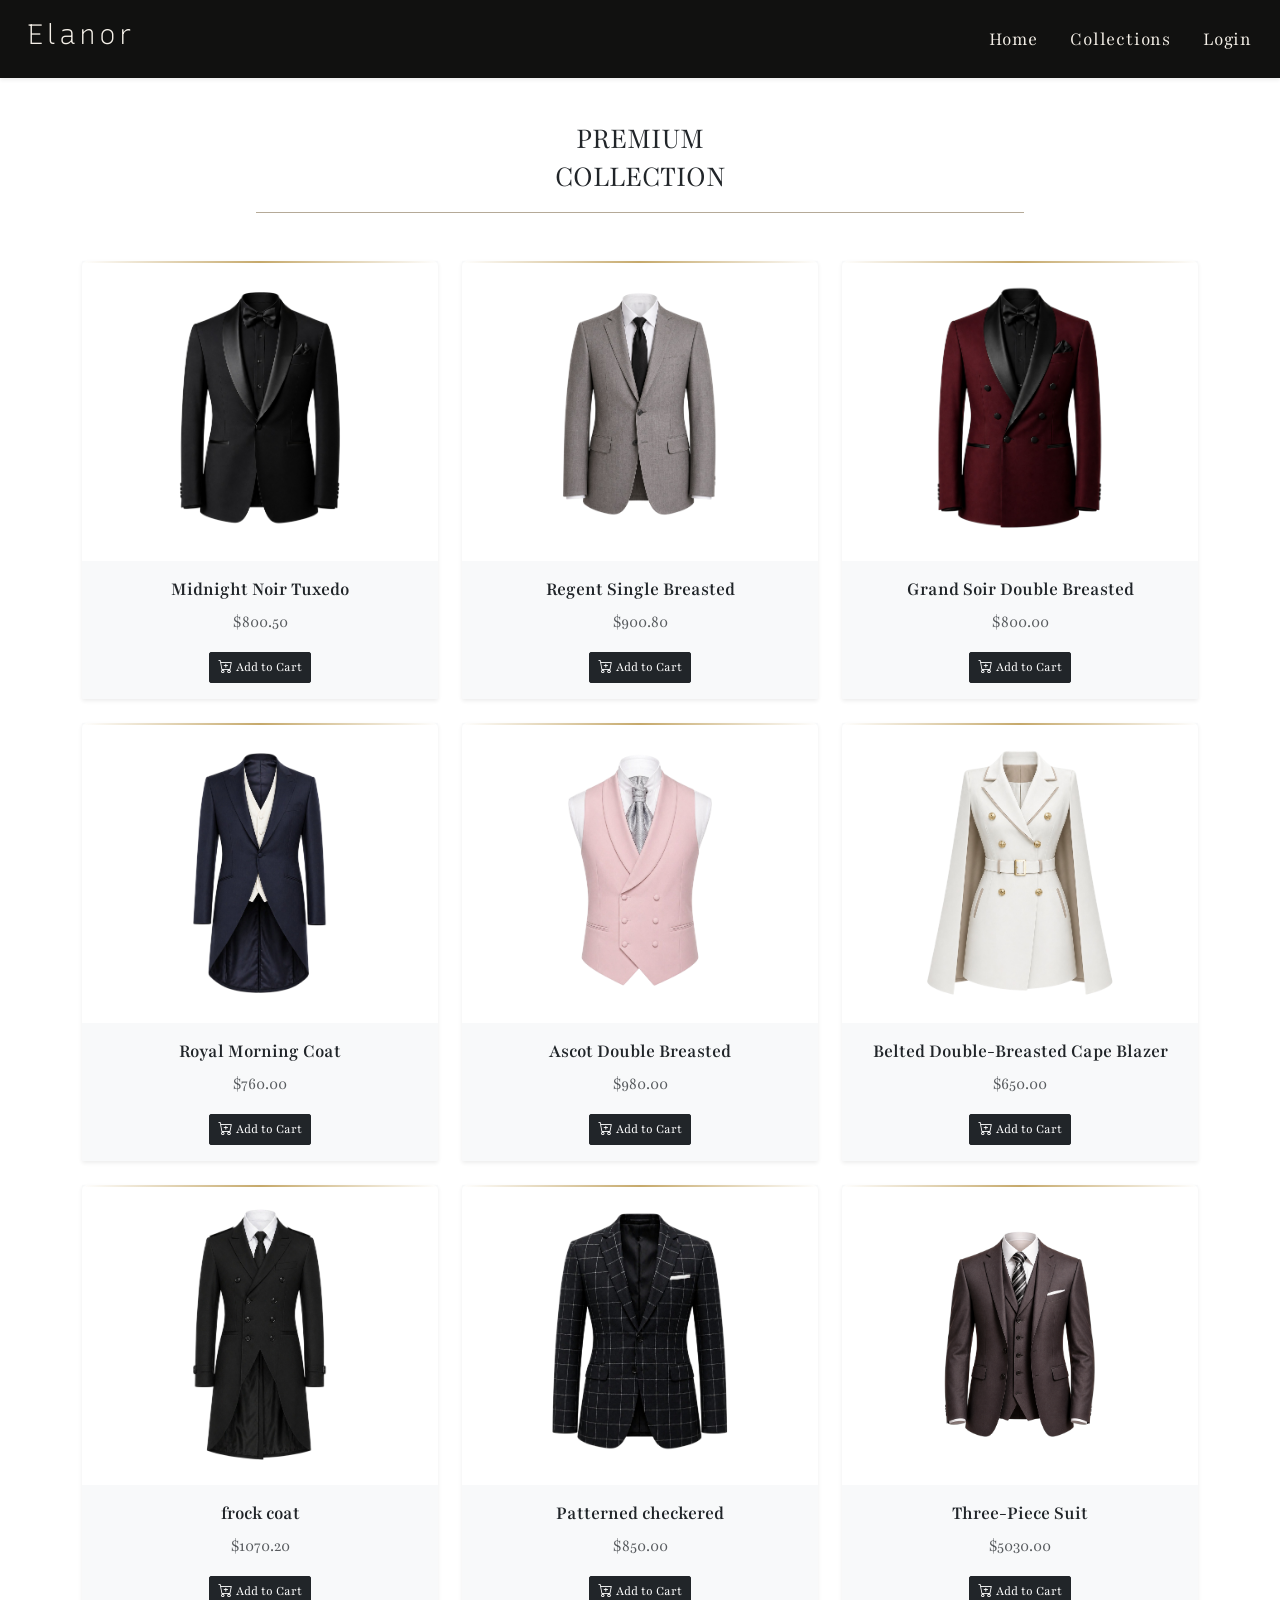
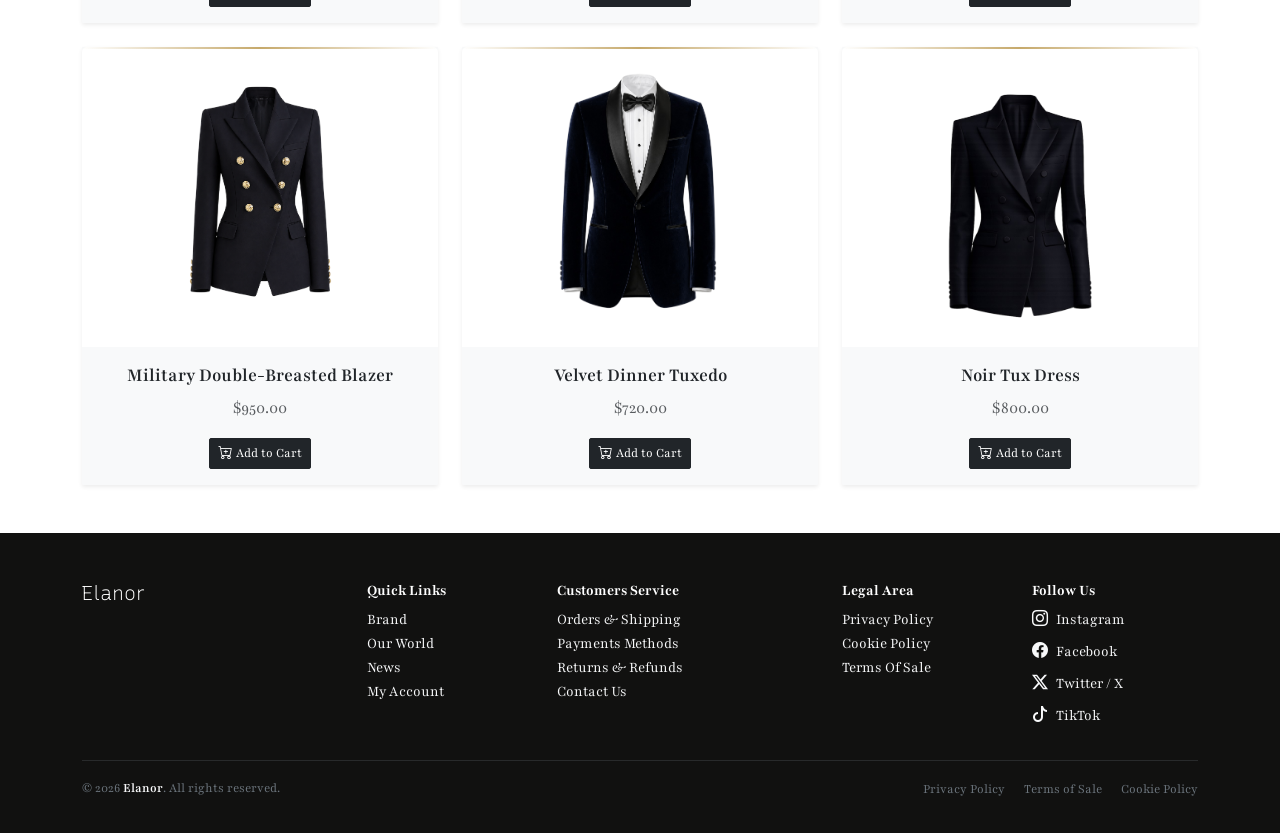
==== koleksi copy.html @ 87b23d1c "Add files via upload" ====
<!doctype html>
<html lang="en">
  <head>
    <meta charset="utf-8" />
    <meta name="viewport" content="width=device-width, initial-scale=1" />
    <title>Elanor</title>
    <link
      href="https://cdn.jsdelivr.net/npm/bootstrap@5.3.8/dist/css/bootstrap.min.css"
      rel="stylesheet"
      integrity="sha384-sRIl4kxILFvY47J16cr9ZwB07vP4J8+LH7qKQnuqkuIAvNWLzeN8tE5YBujZqJLB"
      crossorigin="anonymous"
    />
    <link
      href="https://cdn.jsdelivr.net/npm/bootstrap-icons@1.11.3/font/bootstrap-icons.css"
      rel="stylesheet"
    />
    <link rel="preconnect" href="https://fonts.googleapis.com" />
    <link rel="preconnect" href="https://fonts.gstatic.com" crossorigin />
    <link
      href="https://fonts.googleapis.com/css2?family=Playfair:ital,opsz,wdth,wght@0,5..1200,87.5,300..900;1,5..1200,87.5,300..900&family=Recursive:wght@300..1000&display=swap"
      rel="stylesheet"
    />
    <style>
      .collection-title {
        letter-spacing: 3px;
        color: #8a7f6a;
      }

      .divider {
        width: 60%;
        height: 1px;
        background: #b5aa98;
        margin: 15px auto;
      }

      /* CARD IMAGE - uniform size with padding */
      .product-card .card-img-top {
        width: 100%;
        height: 300px;
        object-fit: contain;
        object-position: center;
        padding: 20px;
        background: #fff;
      }

      /* CARD GOLD ACCENT */
      .product-card::before {
        content: "";
        position: absolute;
        width: 100%;
        height: 2px;
        top: 0;
        left: 0;
        background: linear-gradient(
          to right,
          transparent,
          #c6a96b,
          transparent
        );
        z-index: 1;
      }
    </style>
    <link rel="stylesheet" href="style.css" />
  </head>

  <body>
    <!-- NAVBAR -->
   <nav class="navbar navbar-expand-lg bg-dark fixed-top shadow-sm">
      <div class="container-fluid">
        <a class="navbar-brand text-light" href="#"
          ><h3 class="logo">Elanor</h3></a
        >
        <button
          class="navbar-toggler"
          type="button"
          data-bs-toggle="collapse"
          data-bs-target="#navbarSupportedContent"
          aria-controls="navbarSupportedContent"
          aria-expanded="false"
          aria-label="Toggle navigation"
        >
          <span class="navbar-toggler-icon"></span>
        </button>
        <div class="collapse navbar-collapse" id="navbarSupportedContent">
          <ul class="navbar-nav ms-auto mb-2 mb-lg-0">
            <li class="nav-item p-2">
              <a
                class="nav-link fs-5 text-light active"
                aria-current="page"
                href="index copy.html"
                >Home</a
              >
            </li>
            <li class="nav-item p-2">
              <a class="nav-link fs-5 text-light" href="koleksi copy.html">Collections</a>
            </li>
            <li class="nav-item p-2">
               <button type="submit" class="nav-link fs-5 text-light" data-bs-toggle="modal" data-bs-target="#loginModal">Login</button>
            </li>
          </ul>
        </div>
      </div>
    </nav>
    <br /><br /><br />

    <!-- TITLE -->
    <div class="text-center my-5">
      <h2>PREMIUM<br />COLLECTION</h2>
      <div class="divider"></div>
    </div>

    <!-- PRODUCT GRID -->
    <div class="container pb-5">
      <div class="row g-4">
        <!-- 1 -->
        <div class="col-md-6 col-lg-4">
          <div
            class="card product-card border-0 rounded-3 bg-light shadow-sm position-relative overflow-hidden h-100"
            style="
              transition:
                transform 0.3s,
                box-shadow 0.3s;
            "
            onmouseenter="
              this.style.transform = 'translateY(-5px)';
              this.style.boxShadow = '0 10px 25px rgba(0,0,0,0.15)';
            "
            onmouseleave="
              this.style.transform = '';
              this.style.boxShadow = '';
            "
          >
            <img
              src="img-koleksi/midnight noir tuxedo.png"
              class="card-img-top"
              alt="Midnight Noir Tuxedo"
            />
            <div class="card-body text-center">
              <h5 class="fw-semibold">Midnight Noir Tuxedo</h5>
              <p class="text-muted">$800.50</p>
              <button
                class="btn btn-dark btn-sm add-to-cart"
                data-name="Midnight Noir Tuxedo"
                data-price="800.50"
              >
                <i class="bi bi-cart-plus me-1"></i>Add to Cart
              </button>
            </div>
          </div>
        </div>

        <!-- 2 -->
        <div class="col-md-6 col-lg-4">
          <div
            class="card product-card border-0 rounded-3 bg-light shadow-sm position-relative overflow-hidden h-100"
            style="
              transition:
                transform 0.3s,
                box-shadow 0.3s;
            "
            onmouseenter="
              this.style.transform = 'translateY(-5px)';
              this.style.boxShadow = '0 10px 25px rgba(0,0,0,0.15)';
            "
            onmouseleave="
              this.style.transform = '';
              this.style.boxShadow = '';
            "
          >
            <img
              src="img-koleksi/Regent Single Breasted.png"
              class="card-img-top"
              alt="Regent Single Breasted"
            />
            <div class="card-body text-center">
              <h5 class="fw-semibold">Regent Single Breasted</h5>
              <p class="text-muted">$900.80</p>
              <button
                class="btn btn-dark btn-sm add-to-cart"
                data-name="Regent Single Breasted"
                data-price="900.80"
              >
                <i class="bi bi-cart-plus me-1"></i>Add to Cart
              </button>
            </div>
          </div>
        </div>

        <!-- 3 -->
        <div class="col-md-6 col-lg-4">
          <div
            class="card product-card border-0 rounded-3 bg-light shadow-sm position-relative overflow-hidden h-100"
            style="
              transition:
                transform 0.3s,
                box-shadow 0.3s;
            "
            onmouseenter="
              this.style.transform = 'translateY(-5px)';
              this.style.boxShadow = '0 10px 25px rgba(0,0,0,0.15)';
            "
            onmouseleave="
              this.style.transform = '';
              this.style.boxShadow = '';
            "
          >
            <img
              src="img-koleksi/Grand Soir Double Breasted.png"
              class="card-img-top"
              alt="Grand Soir Double Breasted"
            />
            <div class="card-body text-center">
              <h5 class="fw-semibold">Grand Soir Double Breasted</h5>
              <p class="text-muted">$800.00</p>
              <button
                class="btn btn-dark btn-sm add-to-cart"
                data-name="Grand Soir Double Breasted"
                data-price="800.00"
              >
                <i class="bi bi-cart-plus me-1"></i>Add to Cart
              </button>
            </div>
          </div>
        </div>

        <!-- 4 -->
        <div class="col-md-6 col-lg-4">
          <div
            class="card product-card border-0 rounded-3 bg-light shadow-sm position-relative overflow-hidden h-100"
            style="
              transition:
                transform 0.3s,
                box-shadow 0.3s;
            "
            onmouseenter="
              this.style.transform = 'translateY(-5px)';
              this.style.boxShadow = '0 10px 25px rgba(0,0,0,0.15)';
            "
            onmouseleave="
              this.style.transform = '';
              this.style.boxShadow = '';
            "
          >
            <img
              src="img-koleksi/Royal Morning Coat.png"
              class="card-img-top"
              alt="Royal Morning Coat"
            />
            <div class="card-body text-center">
              <h5 class="fw-semibold">Royal Morning Coat</h5>
              <p class="text-muted">$760.00</p>
              <button
                class="btn btn-dark btn-sm add-to-cart"
                data-name="Royal Morning Coat"
                data-price="760.00"
              >
                <i class="bi bi-cart-plus me-1"></i>Add to Cart
              </button>
            </div>
          </div>
        </div>

        <!-- 5 -->
        <div class="col-md-6 col-lg-4">
          <div
            class="card product-card border-0 rounded-3 bg-light shadow-sm position-relative overflow-hidden h-100"
            style="
              transition:
                transform 0.3s,
                box-shadow 0.3s;
            "
            onmouseenter="
              this.style.transform = 'translateY(-5px)';
              this.style.boxShadow = '0 10px 25px rgba(0,0,0,0.15)';
            "
            onmouseleave="
              this.style.transform = '';
              this.style.boxShadow = '';
            "
          >
            <img
              src="img-koleksi/Ascot Double Breasted.png"
              class="card-img-top"
              alt="Ascot Double Breasted"
            />
            <div class="card-body text-center">
              <h5 class="fw-semibold">Ascot Double Breasted</h5>
              <p class="text-muted">$980.00</p>
              <button
                class="btn btn-dark btn-sm add-to-cart"
                data-name="Ascot Double Breasted"
                data-price="980.00"
              >
                <i class="bi bi-cart-plus me-1"></i>Add to Cart
              </button>
            </div>
          </div>
        </div>

        <!-- 6 -->
        <div class="col-md-6 col-lg-4">
          <div
            class="card product-card border-0 rounded-3 bg-light shadow-sm position-relative overflow-hidden h-100"
            style="
              transition:
                transform 0.3s,
                box-shadow 0.3s;
            "
            onmouseenter="
              this.style.transform = 'translateY(-5px)';
              this.style.boxShadow = '0 10px 25px rgba(0,0,0,0.15)';
            "
            onmouseleave="
              this.style.transform = '';
              this.style.boxShadow = '';
            "
          >
            <img
              src="img-koleksi/Belted Double-Breasted Cape Blazer.png"
              class="card-img-top"
              alt="Belted Double-Breasted Cape Blazer"
            />
            <div class="card-body text-center">
              <h5 class="fw-semibold">Belted Double-Breasted Cape Blazer</h5>
              <p class="text-muted">$650.00</p>
              <button
                class="btn btn-dark btn-sm add-to-cart"
                data-name="Belted Double-Breasted Cape Blazer"
                data-price="650.00"
              >
                <i class="bi bi-cart-plus me-1"></i>Add to Cart
              </button>
            </div>
          </div>
        </div>

        <!-- 7 -->
        <div class="col-md-6 col-lg-4">
          <div
            class="card product-card border-0 rounded-3 bg-light shadow-sm position-relative overflow-hidden h-100"
            style="
              transition:
                transform 0.3s,
                box-shadow 0.3s;
            "
            onmouseenter="
              this.style.transform = 'translateY(-5px)';
              this.style.boxShadow = '0 10px 25px rgba(0,0,0,0.15)';
            "
            onmouseleave="
              this.style.transform = '';
              this.style.boxShadow = '';
            "
          >
            <img
              src="img-koleksi/frock coat.png"
              class="card-img-top"
              alt="frock coat"
            />
            <div class="card-body text-center">
              <h5 class="fw-semibold">frock coat</h5>
              <p class="text-muted">$1070.20</p>
              <button
                class="btn btn-dark btn-sm add-to-cart"
                data-name="frock coat"
                data-price="1070.20"
              >
                <i class="bi bi-cart-plus me-1"></i>Add to Cart
              </button>
            </div>
          </div>
        </div>

        <!-- 8 -->
        <div class="col-md-6 col-lg-4">
          <div
            class="card product-card border-0 rounded-3 bg-light shadow-sm position-relative overflow-hidden h-100"
            style="
              transition:
                transform 0.3s,
                box-shadow 0.3s;
            "
            onmouseenter="
              this.style.transform = 'translateY(-5px)';
              this.style.boxShadow = '0 10px 25px rgba(0,0,0,0.15)';
            "
            onmouseleave="
              this.style.transform = '';
              this.style.boxShadow = '';
            "
          >
            <img
              src="img-koleksi/Patterned checkered.png"
              class="card-img-top"
              alt="Patterned checkered"
            />
            <div class="card-body text-center">
              <h5 class="fw-semibold">Patterned checkered</h5>
              <p class="text-muted">$850.00</p>
              <button
                class="btn btn-dark btn-sm add-to-cart"
                data-name="Patterned checkered"
                data-price="850.00"
              >
                <i class="bi bi-cart-plus me-1"></i>Add to Cart
              </button>
            </div>
          </div>
        </div>

        <!-- 9 -->
        <div class="col-md-6 col-lg-4">
          <div
            class="card product-card border-0 rounded-3 bg-light shadow-sm position-relative overflow-hidden h-100"
            style="
              transition:
                transform 0.3s,
                box-shadow 0.3s;
            "
            onmouseenter="
              this.style.transform = 'translateY(-5px)';
              this.style.boxShadow = '0 10px 25px rgba(0,0,0,0.15)';
            "
            onmouseleave="
              this.style.transform = '';
              this.style.boxShadow = '';
            "
          >
            <img
              src="img-koleksi/Three-Piece Suit.png"
              class="card-img-top"
              alt="Three-Piece Suit"
            />
            <div class="card-body text-center">
              <h5 class="fw-semibold">Three-Piece Suit</h5>
              <p class="text-muted">$5030.00</p>
              <button
                class="btn btn-dark btn-sm add-to-cart"
                data-name="Three-Piece Suit"
                data-price="5030.00"
              >
                <i class="bi bi-cart-plus me-1"></i>Add to Cart
              </button>
            </div>
          </div>
        </div>

        <!-- 10 -->
        <div class="col-md-6 col-lg-4">
          <div
            class="card product-card border-0 rounded-3 bg-light shadow-sm position-relative overflow-hidden h-100"
            style="
              transition:
                transform 0.3s,
                box-shadow 0.3s;
            "
            onmouseenter="
              this.style.transform = 'translateY(-5px)';
              this.style.boxShadow = '0 10px 25px rgba(0,0,0,0.15)';
            "
            onmouseleave="
              this.style.transform = '';
              this.style.boxShadow = '';
            "
          >
            <img
              src="img-koleksi/Military Double-Breasted Blazer.png"
              class="card-img-top"
              alt="Military Double-Breasted Blazer"
            />
            <div class="card-body text-center">
              <h5 class="fw-semibold">Military Double-Breasted Blazer</h5>
              <p class="text-muted">$950.00</p>
              <button
                class="btn btn-dark btn-sm add-to-cart"
                data-name="Military Double-Breasted Blazer"
                data-price="950.00"
              >
                <i class="bi bi-cart-plus me-1"></i>Add to Cart
              </button>
            </div>
          </div>
        </div>

        <!-- 11 -->
        <div class="col-md-6 col-lg-4">
          <div
            class="card product-card border-0 rounded-3 bg-light shadow-sm position-relative overflow-hidden h-100"
            style="
              transition:
                transform 0.3s,
                box-shadow 0.3s;
            "
            onmouseenter="
              this.style.transform = 'translateY(-5px)';
              this.style.boxShadow = '0 10px 25px rgba(0,0,0,0.15)';
            "
            onmouseleave="
              this.style.transform = '';
              this.style.boxShadow = '';
            "
          >
            <img
              src="img-koleksi/Velvet Dinner Tuxedo.png"
              class="card-img-top"
              alt="Velvet Dinner Tuxedo"
            />
            <div class="card-body text-center">
              <h5 class="fw-semibold">Velvet Dinner Tuxedo</h5>
              <p class="text-muted">$720.00</p>
              <button
                class="btn btn-dark btn-sm add-to-cart"
                data-name="Velvet Dinner Tuxedo"
                data-price="720.00"
              >
                <i class="bi bi-cart-plus me-1"></i>Add to Cart
              </button>
            </div>
          </div>
        </div>

        <!-- 12 -->
        <div class="col-md-6 col-lg-4">
          <div
            class="card product-card border-0 rounded-3 bg-light shadow-sm position-relative overflow-hidden h-100"
            style="
              transition:
                transform 0.3s,
                box-shadow 0.3s;
            "
            onmouseenter="
              this.style.transform = 'translateY(-5px)';
              this.style.boxShadow = '0 10px 25px rgba(0,0,0,0.15)';
            "
            onmouseleave="
              this.style.transform = '';
              this.style.boxShadow = '';
            "
          >
            <img
              src="img-koleksi/Noir Tux Dress.png"
              class="card-img-top"
              alt="Noir Tux Dress"
            />
            <div class="card-body text-center">
              <h5 class="fw-semibold">Noir Tux Dress</h5>
              <p class="text-muted">$800.00</p>
              <button
                class="btn btn-dark btn-sm add-to-cart"
                data-name="Noir Tux Dress"
                data-price="800.00"
              >
                <i class="bi bi-cart-plus me-1"></i>Add to Cart
              </button>
            </div>
          </div>
        </div>
      </div>
    </div>

    <!-- MINI CART (Bootstrap Offcanvas-style fixed panel) -->
    <div
      id="miniCart"
      class="position-fixed bottom-0 end-0 m-3 bg-white rounded-3 shadow-lg border p-3 d-none"
      style="width: 320px; z-index: 1050"
    >
      <!-- Header -->
      <div
        class="d-flex justify-content-between align-items-center border-bottom pb-2 mb-2"
      >
        <h6 class="mb-0 fw-bold"><i class="bi bi-cart3 me-2"></i>Your Cart</h6>
        <button
          id="closeCart"
          class="btn-close btn-close-sm"
          aria-label="Close"
        ></button>
      </div>

      <!-- Cart Items -->
      <ul
        id="cartItems"
        class="list-group list-group-flush mb-2"
        style="max-height: 200px; overflow-y: auto"
      ></ul>

      <!-- Empty state -->
      <p id="emptyCart" class="text-muted text-center small py-3 d-none mb-0">
        Your cart is empty
      </p>

      <!-- Total -->
      <div
        class="border-top pt-2 d-flex justify-content-between align-items-center"
      >
        <span class="fw-bold">Total:</span>
        <span class="fw-bold fs-5">$<span id="totalPrice">0</span></span>
      </div>

      <!-- Action Buttons -->
      <div class="d-grid gap-2 mt-3">
        <a href="checkout copy.html" id="goToCartBtn" class="btn btn-dark btn-sm">
          <i class="bi bi-bag-check me-1"></i>Go to Cart
        </a>

        <button id="cancelAllBtn" class="btn btn-outline-danger btn-sm">
          <i class="bi bi-x-circle me-1"></i>Cancel
        </button>
      </div>
    </div>

   <div class="modal fade" id="loginModal" tabindex="-1">
    <div class="modal-dialog modal-dialog-centered">
      <div class="modal-content">

        <div class="modal-body p-4">
          <div class="summary-card">
            <!-- Title -->
            <h3 class="logo text-center mb-4">Elanor</h3>
  
            <!-- Form -->
            <form>
              <div class="mb-3">
                <label class="form-label">Email</label>
                <input type="email" class="form-control" placeholder="Enter your email">
              </div>
  
              <div class="mb-3">
                <label class="form-label">Password</label>
                <input type="password" class="form-control" placeholder="Enter your password">
              </div>
  
              <div class="d-flex justify-content-between align-items-center mb-3">
                <div class="form-check">
                  <input class="form-check-input" type="checkbox" id="rememberModal">
                  <label class="form-check-label" for="rememberModal">
                    Remember me
                  </label>
                </div>
              </div>
  
              <a type="submit" href="checkout copy.html"  class="btn-checkout text-center" style="text-decoration: none;">
                Login
              </a>
            </form>
  
           
  
          </div>
          </div>

      </div>
    </div>
  </div>

    <!-- Bootstrap JS -->
    <script src="https://cdn.jsdelivr.net/npm/bootstrap@5.3.3/dist/js/bootstrap.bundle.min.js"></script>
    <script src="script.js"></script>
  </body>

  <footer class="bg-dark text-light pt-5 pb-4">
    <div class="container">
      <div class="row">
        <!-- Brand -->
        <div class="col-md-3 mb-4">
          <h5 class="fw-bold logo">Elanor</h5>
        </div>

        <!-- Quick Links -->
        <div class="col-md-2 mb-4">
          <h6 class="fw-bold">Quick Links</h6>
          <ul class="list-unstyled">
            <li>
              <a href="#" class="text-light text-decoration-none">Brand</a>
            </li>
            <li>
              <a href="#" class="text-light text-decoration-none">Our World</a>
            </li>
            <li>
              <a href="#" class="text-light text-decoration-none">News</a>
            </li>
            <li>
              <a href="#" class="text-light text-decoration-none">My Account</a>
            </li>
          </ul>
        </div>

        <!-- Customer Service -->
        <div class="col-md-3 mb-4">
          <h6 class="fw-bold">Customers Service</h6>
          <ul class="list-unstyled">
            <li>
              <a href="#" class="text-light text-decoration-none"
                >Orders & Shipping</a
              >
            </li>
            <li>
              <a href="#" class="text-light text-decoration-none"
                >Payments Methods</a
              >
            </li>
            <li>
              <a href="#" class="text-light text-decoration-none"
                >Returns & Refunds</a
              >
            </li>
            <li>
              <a href="#" class="text-light text-decoration-none">Contact Us</a>
            </li>
          </ul>
        </div>

        <!-- Legal -->
        <div class="col-md-2 mb-4">
          <h6 class="fw-bold">Legal Area</h6>
          <ul class="list-unstyled">
            <li>
              <a href="#" class="text-light text-decoration-none"
                >Privacy Policy</a
              >
            </li>
            <li>
              <a href="#" class="text-light text-decoration-none"
                >Cookie Policy</a
              >
            </li>
            <li>
              <a href="#" class="text-light text-decoration-none"
                >Terms Of Sale</a
              >
            </li>
          </ul>
        </div>

        <!-- Follow Us -->
        <div class="col-md-2 mb-4">
          <h6 class="fw-bold">Follow Us</h6>
          <div class="d-flex flex-column gap-2 mt-2">
            <a
              href="#"
              class="text-light text-decoration-none d-flex align-items-center gap-2 footer-social"
            >
              <i class="bi bi-instagram fs-6"></i> <span>Instagram</span>
            </a>
            <a
              href="#"
              class="text-light text-decoration-none d-flex align-items-center gap-2 footer-social"
            >
              <i class="bi bi-facebook fs-6"></i> <span>Facebook</span>
            </a>
            <a
              href="#"
              class="text-light text-decoration-none d-flex align-items-center gap-2 footer-social"
            >
              <i class="bi bi-twitter-x fs-6"></i> <span>Twitter / X</span>
            </a>
            <a
              href="#"
              class="text-light text-decoration-none d-flex align-items-center gap-2 footer-social"
            >
              <i class="bi bi-tiktok fs-6"></i> <span>TikTok</span>
            </a>
          </div>
        </div>
      </div>

      <!-- Divider -->
      <hr class="border-secondary mt-2" />

      <!-- Copyright Bar -->
      <div class="row align-items-center pb-2">
        <div class="col-md-6 text-center text-md-start small text-secondary">
          &copy; 2026 <span class="text-light fw-semibold">Elanor</span>. All
          rights reserved.
        </div>
        <div class="col-md-6 text-center text-md-end mt-2 mt-md-0">
          <span class="text-secondary small me-3"
            ><a href="#" class="text-secondary text-decoration-none"
              >Privacy Policy</a
            ></span
          >
          <span class="text-secondary small me-3"
            ><a href="#" class="text-secondary text-decoration-none"
              >Terms of Sale</a
            ></span
          >
          <span class="text-secondary small"
            ><a href="#" class="text-secondary text-decoration-none"
              >Cookie Policy</a
            ></span
          >
        </div>
      </div>
    </div>
  </footer>
</html>
---- style.css ----
.logo {
  font-family: "Recursive", sans-serif !important;
  font-optical-sizing: auto !important;
  font-weight: 300 !important;
  font-style: normal !important;
  font-variation-settings:
    "slnt" 0,
    "CASL" 0,
    "CRSV" 0.5,
    "MONO" 0 !important;
}
* {
  font-family: "Playfair", serif !important;
  font-optical-sizing: auto !important;
  font-weight: 100 !important;
  font-style: normal !important;
  font-variation-settings: "wdth" 87.5 !important;
}
p {
  font-size: 18px;
}

.hero-section p {
  font-size: 24px;
}
.hero-section h1 {
  color: #c9a84c;
  font-size: 90px;
  text-shadow: 0 1px 4px rgba(0, 0, 0, 0.354);
}
.hero-section {
  position: relative;
  min-height: 100vh;

}

.hero-bg {
  height: 100vh;
  background-size: cover;
  background-position: top;
  margin-top: 3rem;
}

/* Konten di atas gambar */
.hero-content {
  position: absolute;
  top: 0;
  left: 0;
  width: 100%;
  height: 100%;
  z-index: 2;
  color: var(--mid);
}
.btn {
  border-radius: 2px !important;
}
.btn-secondary {
  color: rgb(34, 34, 33) !important;
}
.bg-dark {
  background: #111110 !important;
  color: white!important;
}
.bg-nav {
  background: #11111009 !important;
}
.icon {
  width: 60px;
}
.card {
  border-radius: 1px!important;
}
.card-hover {
  transition: all 0.3s ease;
}
.card-hover:hover {
  transform: translateY(-10px);
  box-shadow: 0 5rem 5rem rgba(0, 0, 0, 2);
}
.modal-content {
  background: var(--mid);
  color: var(--cream);
}
:root {
  --dark: ;
  --mid: #1c1c1a;
  --border: #2e2e2b;
  --gold: #c9a84c;
  --gold-lt: #e2c97e;
  --cream: #f5f0e8;
  --muted: #7a7870;
}

/* Brand */
.navbar-brand {
  font-family: "Cormorant Garamond", serif;
  font-size: 1.6rem;
  font-weight: 600;
  letter-spacing: 0.12em;
  color: var(--cream) !important;
  padding-left: 1rem;
}
.nav-link {
  color: var(--cream) !important;
  font-size: 0.85rem;
  letter-spacing: 0.04em;
}
.nav-link:hover {
  color: var(--gold-lt) !important;
}

/* Section heading */
.section-label {
  font-family: "Cormorant Garamond", serif;
  font-size: 1.05rem;
  font-weight: 600;
  letter-spacing: 0.1em;
  text-transform: uppercase;
  color: var(--cream);
  border-bottom: 1px solid var(--border);
  padding-bottom: 0.55rem;
  margin-bottom: 1.25rem;
}

/* Dark-theme form overrides (Bootstrap forms are light by default) */
.form-label {
  font-size: 0.72rem;
  letter-spacing: 0.1em;
  text-transform: uppercase;
  color: var(--cream);
  margin-bottom: 0.35rem;
}
.form-control,
.form-select {
  background: var(--mid) !important;
  border: 1px solid var(--border) !important;
  color: var(--cream) !important;
  border-radius: 0 !important;
  font-family: "Jost", sans-serif;
  font-size: 0.9rem;
  font-weight: 300;
}
.form-control:focus,
.form-select:focus {
  border-color: var(--gold) !important;
  box-shadow: 0 0 0 2px rgba(201, 168, 76, 0.15) !important;
}
.form-control::placeholder {
  color: var(--border);
}
.form-select option {
  background: var(--mid);
}
.form-check-input {
  background-color: var(--mid);
  border-color: var(--border);
}
.form-check-input:checked {
  background-color: var(--gold);
  border-color: var(--gold);
}
.form-check-label {
  font-size: 0.8rem;
  color: var(--muted);
  letter-spacing: 0.04em;
}

/* Selection tabs */
.pay-tab {
  border: 1px solid var(--border);
  padding: 0.85rem 1.1rem;
  cursor: pointer;
  transition:
    border-color 0.2s,
    background 0.2s;
  border-radius: 0;
}
.pay-tab.selected {
  border-color: var(--gold);
  background: rgba(201, 168, 76, 0.06);
}
.pay-tab-icon {
  font-size: 1.2rem;
  color: var(--gold-lt);
}
.pay-tab-label {
  font-size: 0.8rem;
  letter-spacing: 0.06em;
  text-transform: uppercase;
  color: var(--cream);
}
.pay-tab-sub {
  font-size: 0.7rem;
  color: var(--muted);
}

/* Summary card */
.summary-card {
  background: var(--mid);
  border: 1px solid var(--border);
  padding: 1.8rem;
  position: sticky;
  top: 1.5rem;
}
.product-line {
  display: flex;
  gap: 1rem;
  align-items: flex-start;
  padding: 0.9rem 0;
  border-bottom: 1px solid var(--border);
}
.product-line:last-of-type {
  border-bottom: none;
}
.product-img {
  width: 60px;
  height: 72px;
  background: #2a2a27;
  flex-shrink: 0;
  display: flex;
  align-items: center;
  justify-content: center;
  color: var(--muted);
  font-size: 1.3rem;
}
.product-name {
  font-size: 0.85rem;
  color: var(--cream);
  font-family: Verdana, Geneva, Tahoma, sans-serif!important;
  font-weight: normal;
  font-size: small;
}
.product-variant,
.product-qty {
  font-size: 0.72rem;
  color: var(--muted);
  letter-spacing: 0.04em;
  font-family: Verdana, Geneva, Tahoma, sans-serif!important;
  font-weight: normal;
  font-size: small;
}
.product-qty {
  margin-top: 0.15rem;
  font-family: Verdana, Geneva, Tahoma, sans-serif!important;
  font-weight: normal;
  font-size: small;
}
.product-price {
  font-size: 0.9rem;
  color: var(--gold-lt);
  white-space: nowrap;
  font-family: Verdana, Geneva, Tahoma, sans-serif!important;
  font-weight: normal;
  font-size: small;
}
.summary-line {
  display: flex;
  justify-content: space-between;
  font-size: 0.8rem;
  color: var(--muted);
  padding: 0.3rem 0;
}
.summary-total {
  display: flex;
  justify-content: space-between;
  font-family: Verdana, Geneva, Tahoma, sans-serif!important;
  font-size: 1.25rem;
  font-weight: 600;
  color: var(--cream);
  border-top: 1px solid var(--border);
  padding-top: 0.9rem;
  margin-top: 0.4rem;
}
.total-amount {
  font-family: Verdana, Geneva, Tahoma, sans-serif!important;
  color: var(--gold-lt);
}
.empty-summary {
  font-size: 0.82rem;
  color: var(--muted);
}

/* Promo */
.promo-input .form-control {
  border-right: none !important;
}
.btn-promo {
  background: transparent;
  border: 1px solid var(--border);
  border-left: none;
  color: var(--gold);
  font-size: 0.72rem;
  letter-spacing: 0.1em;
  text-transform: uppercase;
  padding: 0.7rem 1rem;
  white-space: nowrap;
  transition: background 0.2s;
  cursor: pointer;
}
.btn-promo:hover {
  background: rgba(201, 168, 76, 0.1);
  color: var(--gold-lt);
}

/* Buttons */
.btn-checkout {
  background: var(--gold);
  color: var(--dark);
  border: none;
  border-radius: 0;
  padding: 1rem 2rem;
  font-family: "Jost", sans-serif;
  font-size: 0.8rem;
  letter-spacing: 0.18em;
  text-transform: uppercase;
  font-weight: 500;
  width: 100%;
  transition:
    background 0.2s,
    transform 0.15s;
}
.btn-checkout:hover {
  background: var(--gold-lt);
  color: var(--dark);
  transform: translateY(-1px);
}
.btn-checkout:active {
  transform: translateY(0);
}
.btn-outline-gold {
  background: transparent;
  border: 1px solid var(--gold);
  color: var(--gold);
  border-radius: 0;
  font-size: 0.75rem;
  letter-spacing: 0.12em;
  text-transform: uppercase;
  padding: 0.65rem 1.6rem;
  transition:
    background 0.2s,
    color 0.2s;
}
.btn-outline-gold:hover {
  background: var(--gold);
  color: var(--dark);
}

/* Misc */
.back-link {
  font-size: 0.75rem;
  letter-spacing: 0.09em;
  text-transform: uppercase;
  color: var(--muted);
  text-decoration: none;
  display: inline-flex;
  align-items: center;
  gap: 0.4rem;
  transition: color 0.2s;
}
.back-link:hover {
  color: var(--cream);
}
.secure-badge {
  font-size: 0.7rem;
  color: var(--muted);
  letter-spacing: 0.06em;
}
.secure-badge i {
  color: var(--gold);
}

/* Modal */
#successModal .modal-content {
  background: var(--mid);
  border: 1px solid var(--border);
  border-radius: 0;
  color: var(--cream);
  text-align: center;
}
.success-icon {
  width: 64px;
  height: 64px;
  border-radius: 50%;
  background: rgba(201, 168, 76, 0.12);
  border: 1px solid var(--gold);
  display: inline-flex;
  align-items: center;
  justify-content: center;
  font-size: 1.6rem;
  color: var(--gold);
  margin-bottom: 1.2rem;
}
.success-title {
  font-size: 1.8rem;
  font-weight: 600;
  letter-spacing: 0.05em;
}
.order-code {
  background: var(--dark);
  border: 1px solid var(--border);
  padding: 0.5rem 1.2rem;
  font-size: 0.8rem;
  letter-spacing: 0.15em;
  color: var(--gold-lt);
  display: inline-block;
  margin: 0.5rem 0 1.2rem;
}

@media (max-width: 991px) {
  .summary-card {
    position: static;
    margin-top: 2rem;
  }
}
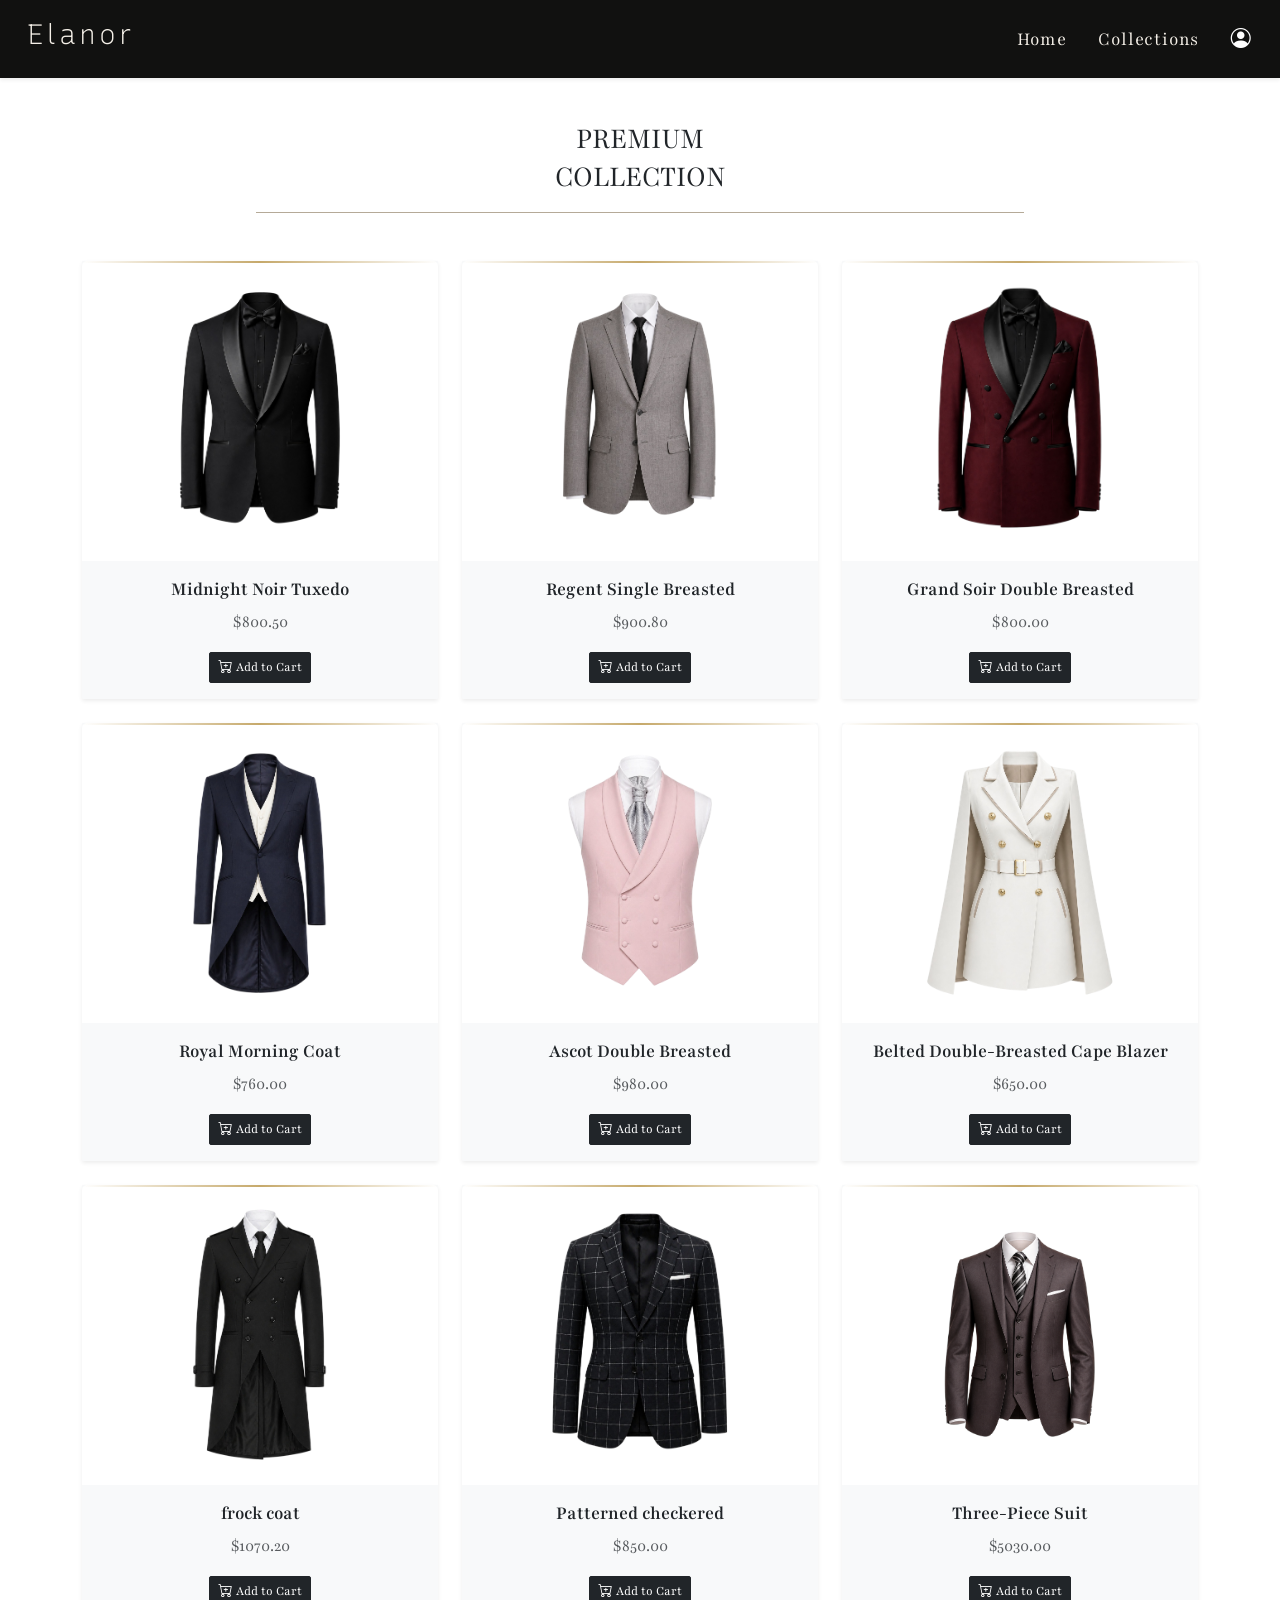
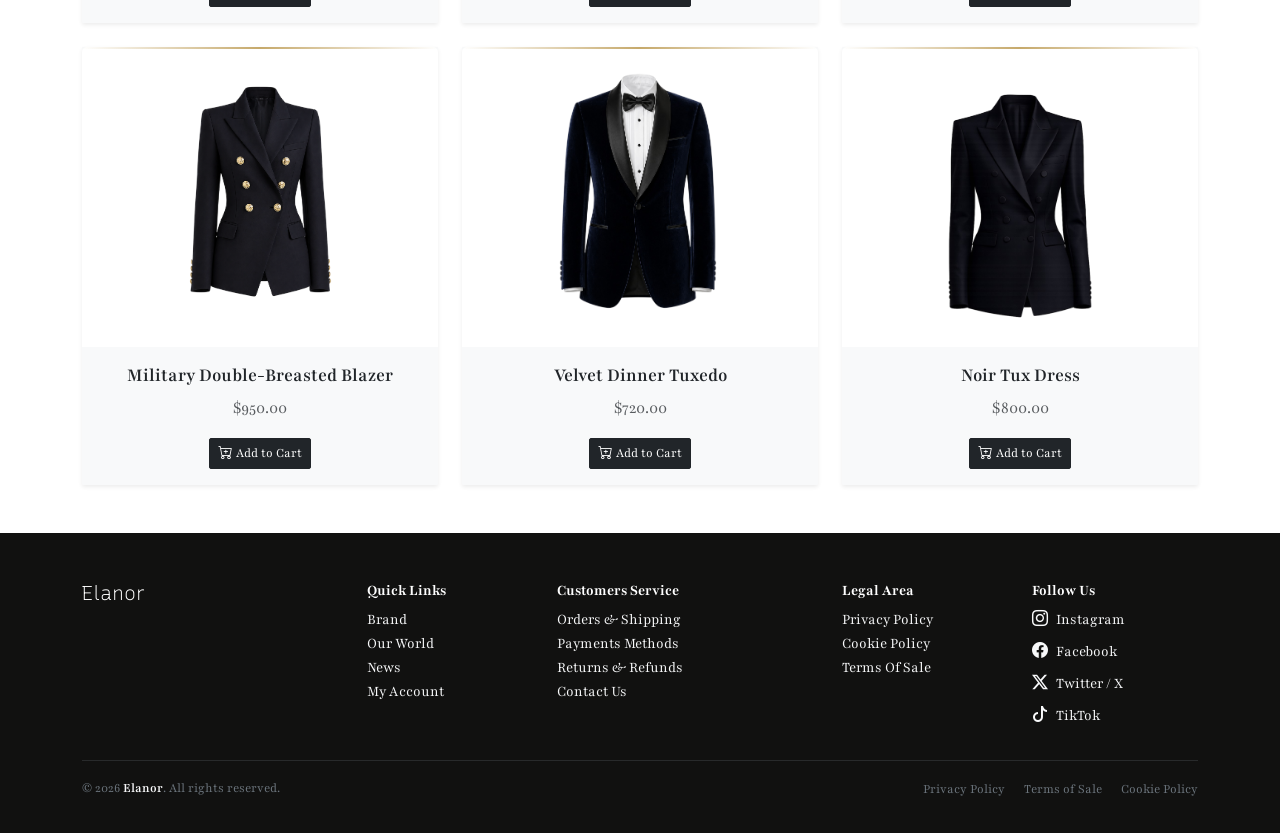
==== commit a5450c45: "Update koleksi copy.html" ====
--- a/koleksi copy.html
+++ b/koleksi copy.html
@@ -65,7 +65,7 @@
 
   <body>
     <!-- NAVBAR -->
-   <nav class="navbar navbar-expand-lg bg-dark fixed-top shadow-sm">
+     <nav class="navbar navbar-expand-lg bg-dark fixed-top shadow-sm">
       <div class="container-fluid">
         <a class="navbar-brand text-light" href="#"
           ><h3 class="logo">Elanor</h3></a
@@ -95,7 +95,7 @@
               <a class="nav-link fs-5 text-light" href="koleksi copy.html">Collections</a>
             </li>
             <li class="nav-item p-2">
-               <button type="submit" class="nav-link fs-5 text-light" data-bs-toggle="modal" data-bs-target="#loginModal">Login</button>
+              <a class="nav-link fs-5 text-light" href="berhasil.html"><i class="bi bi-person-circle text-white"></i></a>
             </li>
           </ul>
         </div>
--- a/style.css
+++ b/style.css
@@ -1,4 +1,6 @@
-
+a {
+  text-decoration: none;
+}
 .logo {
   font-family: "Recursive", sans-serif !important;
   font-optical-sizing: auto !important;
@@ -39,7 +41,7 @@
   height: 100vh;
   background-size: cover;
   background-position: top;
-  margin-top: 3rem;
+  margin-top: 2rem;
 }
 
 /* Konten di atas gambar */
